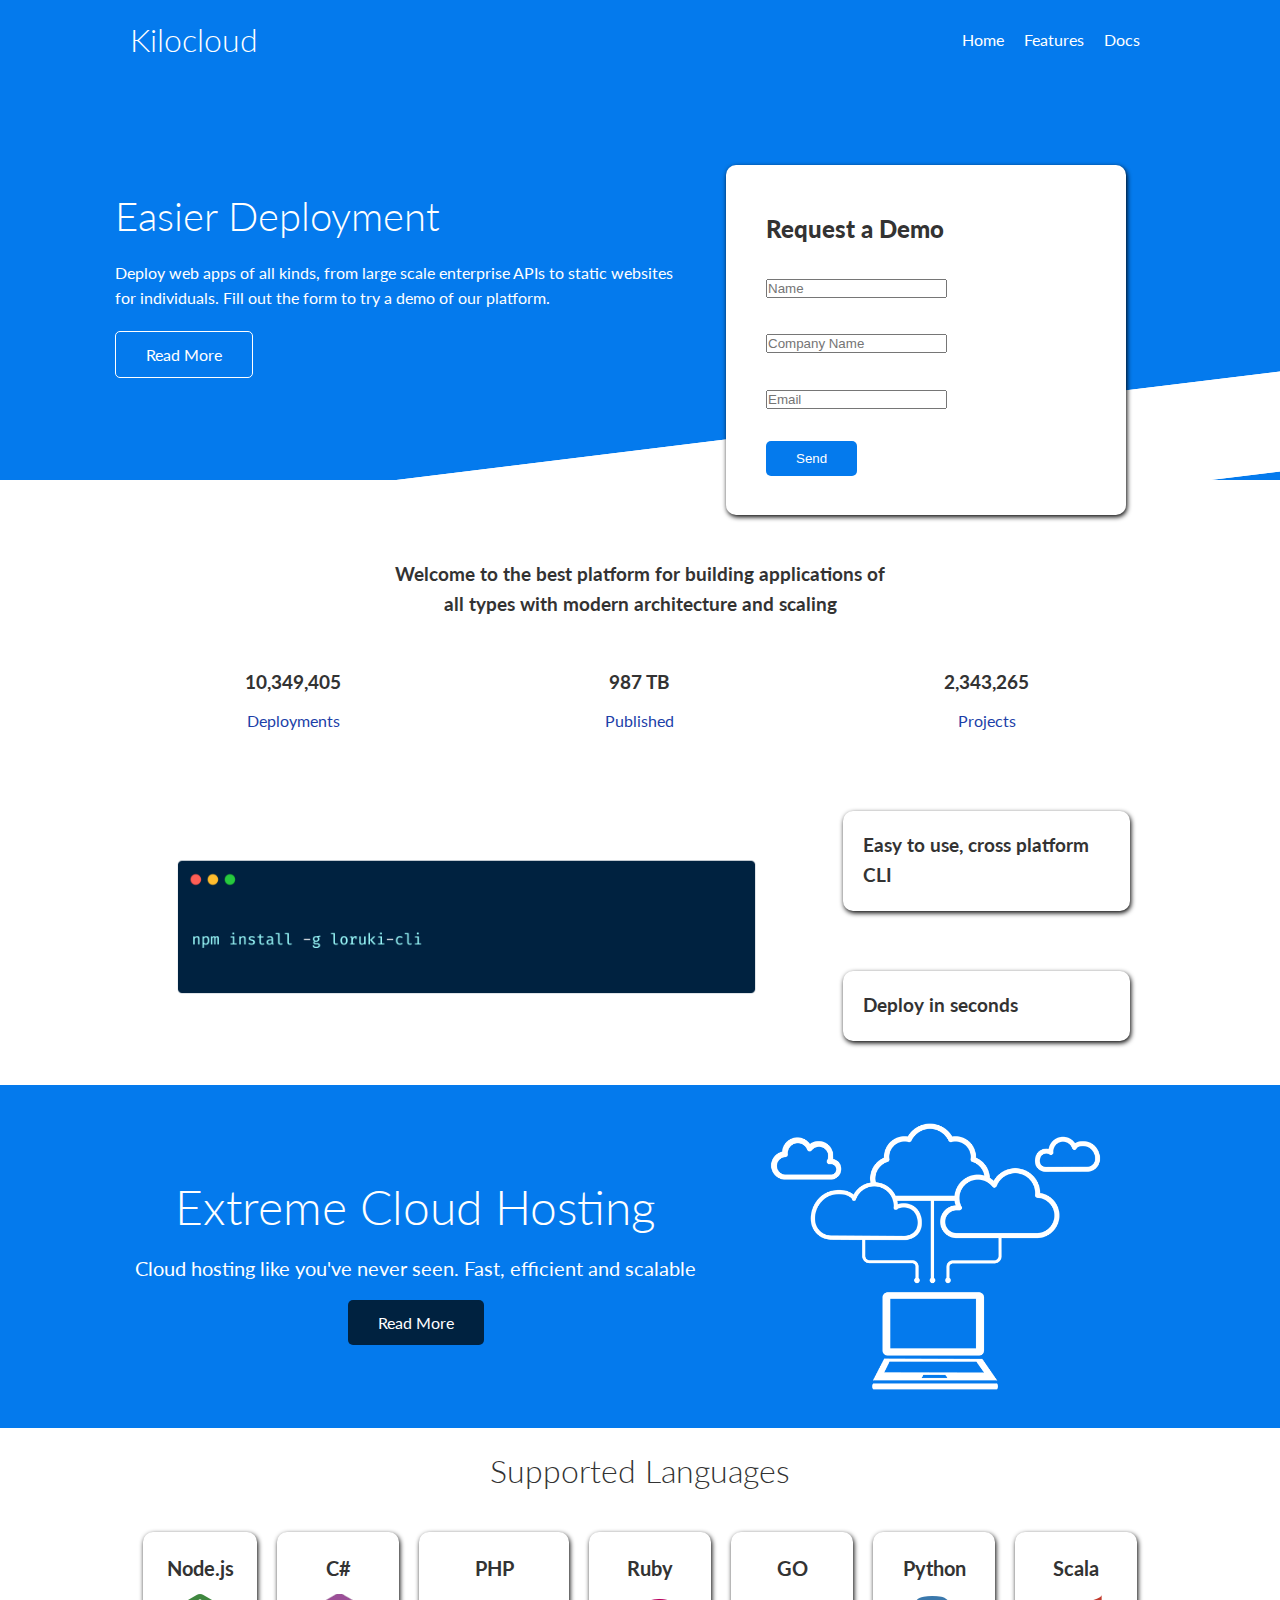
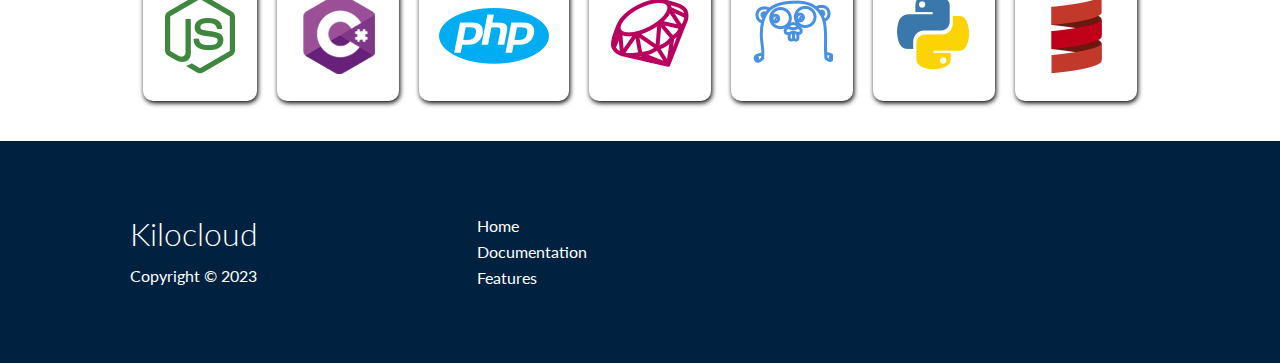
==== index.html @ d4647740 "Site Upload" ====
<!DOCTYPE html>
<html lang="en">

<head>
    <meta charset="UTF-8">
    <meta http-equiv="X-UA-Compatible" content="IE=edge">
    <meta name="viewport" content="width=device-width, initial-scale=1.0">
    <link rel="stylesheet" href="https://cdnjs.cloudflare.com/ajax/libs/font-awesome/5.15.1/css/all.min.css"
        integrity="sha512-+4zCK9k+qNFUR5X+cKL9EIR+ZOhtIloNl9GIKS57V1MyNsYpYcUrUeQc9vNfzsWfV28IaLL3i96P9sdNyeRssA=="
        crossorigin="anonymous" />
    <link rel="stylesheet" href="css/utils.css">
    <link rel='stylesheet' href="css/style.css" />
    <title>Loruji| Cloud Hosting for Everyone</title>
</head>

<body>
    <!-- NavBAr -->
    <div class="navbar">
        <div class="container flex">
            <h1 class="logo">Kilocloud</h1>
            <nav>
                <ul>
                    <li><a href="index.html">Home</a></li>
                    <li><a href="features.html">Features</a></li>
                    <li><a href="docs.html">Docs</a></li>
                </ul>
            </nav>
        </div>
    </div>

    <!-- Showcase -->
    <section class="showcase">
        <div class="container grid">
            <div class="showcase-text">
                <h1>Easier Deployment</h1>
                <p>
                    Deploy web apps of all kinds, from large scale enterprise APIs to static websites for
                    individuals. Fill out the form to try a demo of our platform.
                </p>
                <a href="features.html" class="btn btn-outline">Read More</a>
            </div>
            <div class="showcase-form card">
                <h2>Request a Demo</h2>
                <form>
                    <div class="form-control">
                        <input type="text" name="name" placeholder="Name" required>
                    </div>
                    <div class="form-control">
                        <input type="text" name="company" placeholder="Company Name" required>
                    </div>
                    <div class="form-control">
                        <input type="email" name="email" placeholder="Email" required>
                    </div>
                    <input type="submit" value="Send" class="btn btn-primary">
                </form>
            </div>
        </div>
    </section>

    <!-- Section -->
    <section class="stats">
        <div class="container">
            <h3 class="stats-heading text-center my-1">
                Welcome to the best platform for building applications of all types with modern architecture and scaling
            </h3>
            <div class="grid grid-3 text-center my-4">
                <div>
                    <i class="fas fa-server fa-3x"></i>
                    <h3>10,349,405</h3>
                    <p class="text-secondary">Deployments</p>
                </div>
                <div>
                    <i class="fas fa-upload fa-3x"></i>
                    <h3>987 TB</h3>
                    <p class="text-secondary">Published</p>
                </div>
                <div>
                    <i class="fas fa-project-diagram fa-3x"></i>
                    <h3>2,343,265</h3>
                    <p class="text-secondary">Projects</p>
                </div>
            </div>
        </div>
    </section>


    <!-- CLI -->
    <section class="cli">
        <div class="container grid">
            <img src="images/cli.png" alt="">
            <div class="card">
                <h3>Easy to use, cross platform CLI</h3>
            </div>
            <div class="card">
                <h3>Deploy in seconds</h3>
            </div>
        </div>
    </section>

    <!-- Cloud -->
    <section class="cloud bg-primary my-2 py-2">
        <div class="container grid">
            <div class="text-center">
                <h2 class="lg">Extreme Cloud Hosting</h2>
                <p class="lead my-1">Cloud hosting like you've never seen. Fast, efficient and scalable</p>
                <a href="features.html" class="btn btn-dark">Read More</a>
            </div>
            <img src="images/cloud.png" alt="">
        </div>
    </section>

    <!-- Languages -->
    <section class="languages">
        <h2 class="md text-center my-2">
            Supported Languages
        </h2>
        <div class="container flex">
            <div class="card">
                <h4>Node.js</h4>
                <img src="images/logos/node.png" alt="">
            </div>
            <div class="card">
                <h4>C#</h4>
                <img src="images/logos/csharp.png" alt="">
            </div>
            <div class="card">
                <h4>PHP</h4>
                <img src="images/logos/php.png" alt="">
            </div>
            <div class="card">
                <h4>Ruby</h4>
                <img src="images/logos/ruby.png" alt="">
            </div>
            <div class="card">
                <h4>GO</h4>
                <img src="images/logos/go.png" alt="">
            </div>
            <div class="card">
                <h4>Python</h4>
                <img src="images/logos/python.png" alt="">
            </div>
            <div class="card">
                <h4>Scala</h4>
                <img src="images/logos/scala.png" alt="">
            </div>
        </div>
    </section>

    <!-- Footer -->
    <footer class="footer bg-dark py-5">
        <div class="container grid grid-3">
            <div>
                <h1>Kilocloud</h1>
                <p>Copyright &copy; 2023</p>
            </div>
            <nav>
                <ul>
                    <li><a href="index.html">Home</a></li>
                    <li><a href="docs.html">Documentation</a></li>
                    <li><a href="features.html">Features</a></li>
                </ul>
            </nav>
            <div class="social">
                <a href="github.html"><i class="fab fa-github fa-2x"></i></a>
                <a href="facebook.html"><i class="fab fa-facebook fa-2x"></i></a>
                <a href="instagram.html"><i class="fab fa-instagram fa-2x"></i></a>
                <a href="instagram.html"><i class="fab fa-twitter fa-2x"></i></a>
            </div>
        </div>
    </footer>
</body>

</html>
---- css/utils.css ----
/* UTILITIES */
.container {
    max-width: 1100px;
    margin: 0 auto;
    overflow: auto;
    padding: 0 40px;
}

.lead {
    font-size: 20px;
}

.sm {
    font-size: 1rem;
}

.md {
    font-size: 2rem;
}

.lg {
    font-size: 3rem;
}

.xl {
    font-size: 4rem;
}

.flex {
    display: flex;
    flex-direction: row;
    justify-content: center;
    align-items: center;
    height: 100%;
    /* align-items:center;
    align items to centre vertically */

    /* justify-content: center;
    align to center  horizonatally */
}

.card {
    background-color: #fff;
    color: #333;
    border-radius: 10px;
    box-shadow: 1px 2px 5px rgba(0, 0, 0, 1.5);
    /* 
    box shadow props
    first - horizontal offset
    second - vertical offset
    third - blur
    last - colour 
    */
    padding: 20px;
    margin: 20px;
}

.btn {
    display: inline-block;
    padding: 10px 30px;
    border-radius: 5px;
    cursor: pointer;
    background: var(--primary-color);
    color: #fff;
    border: none;
}

.btn-outline {
    background-color: transparent;
    border: 1px #fff solid;
}

.btn:hover {
    transform: scale(0.98);
}

/* Backgrounds & Coloured buttons */
.bg-primary,
.btn-primary {
    background-color: var(--primary-color);
    color: #fff;
}

.bg-secondary,
.btn-secondary {
    background-color: var(--secondary-color);
    color: #fff;
}

.bg-dark,
.btn-dark {
    background-color: var(--dark-color);
    color: #fff;
}

.bg-light,
.btn-light {
    background-color: var(--light-color);
    color: #333;
}


.bg-primary a,
.btn-primary a,
.bg-secondary a,
.btn-secondary a,
.bg-dark a,
.btn-dark a {
    color: #fff;
}


/* Text- Sizes */

.text-primary {
    color: var(--primary-color);
}

.text-secondary {
    color: var(--secondary-color);
}

.text-dark {
    color: var(--dark-color);
}

.text-light {
    color: var(--light-color);
}


.grid {
    display: grid;
    grid-template-columns: repeat(2, 1fr);
    gap: 20px;
    height: 100%;
    justify-content: center;
    align-items: center;
}

.grid-3 {
    grid-template-columns: repeat(3, 1fr);
}



.text-center {
    text-align: center;
}

/* Alert */
.alert i {
    padding: 2px
}

.alert {
    background-color: var(--light-color);
    padding: 10px 20px;
    font-weight: bold;
    margin: 15px 0;
}

.alert-success {
    background-color: var(--success-color);
    color: #fff;
}

.alert-error {
    background-color: var(--error-color);
    color: #fff;
}

/* Margin */
.my-1 {
    margin: 1rem 0;
}

.my-2 {
    margin: 1.5rem 0;
}

.my-3 {
    margin: 2rem 0;
}

.my-4 {
    margin: 3rem 0;
}

.my-5 {
    margin: 4rem 0;
}


.m-1 {
    margin: 1rem;
}

.m-2 {
    margin: 1.5rem;
}

.m-3 {
    margin: 2rem;
}

.m-4 {
    margin: 3rem;
}

.m-5 {
    margin: 4rem;
}

/* Padding */
.py-1 {
    padding: 1rem 0;
}

.py-2 {
    padding: 1.5rem 0;
}

.py-3 {
    padding: 2rem 0;
}

.py-4 {
    padding: 3rem 0;
}

.py-5 {
    padding: 4rem 0;
}


.p-1 {
    padding: 1rem;
}

.p-2 {
    padding: 1.5rem;
}

.p-3 {
    padding: 2rem;
}

.p-4 {
    padding: 3rem;
}

.p-5 {
    padding: 4rem;
}
---- css/style.css ----
@import url('https://fonts.googleapis.com/css2?family=Lato:wght@300&family=Work+Sans:wght@400;700;900&display=swap');

:root {
    --primary-color: #047aed;
    --secondary-color: #1c3fa8;
    --dark-color: #002240;
    --light-color: #f4f4f4;
    --success-color: #5cb85c;
    --error-color: #d9534f;
}

* {
    box-sizing: border-box;
    padding: 0;
    margin: 0;
}

body {
    font-family: "Lato", sans-serif;
    color: #333;
    line-height: 1.6;
}

ul {
    list-style: none;
}

a {
    text-decoration: none;
    color: #333;
}

h1,
h2 {
    font-weight: 300;
    line-height: 1.2;
    /* top and bottommargin 10px, left and right 0 */
    margin: 10px 0;
}

p {
    margin: 10px 0;
}

img {
    width: 100%;
}


pre,
code {
    background: #333;
    color: #fff;
}

/* NAVBAR Styling */
.navbar {
    background-color: var(--primary-color);
    color: #fff;
    height: 80px;

}

.navbar ul {
    display: flex;
}

.navbar a {
    color: white;
    padding: 5px;
    margin: 0 5px;
}

.navbar a:hover {
    /* border: 2px white solid; */
    border-bottom: 2px white solid;

}

.navbar .flex {
    justify-content: space-between;
}


/* SHOWCASE */
.showcase {
    height: 400px;
    background-color: var(--primary-color);
    color: #fff;
    position: relative;
}

.showcase p {
    margin: 20px 0;
}

.showcase h2 {
    font-weight: 900
}

.showcase .grid {
    grid-template-columns: 55% 45%;
    gap: 30px;
    overflow-x: hidden;
    overflow: visible;
}

.showcase h1 {
    font-size: 40px;
}

.showcase-text {
    animation: slideInFromLeft 1s ease-in;
}

.showcase-form {
    position: relative;
    top: 60px;
    height: 350px;
    width: 400px;
    padding: 40px;
    z-index: 100;
    animation: slideInFromRight 1s ease-in;
    /* justify-self: flex-end; */
}

.showcase-form .form-control {
    margin: 30px 0;
}

.showcase-form input:focus {
    outline: none;
}

.showcase-form input[type="text"] .showcase-form input[type="email"] {
    border: 0;
    border-bottom: 1px #b4becb;
    width: 100%;
    padding: 3px;
    font-size: 16px;
}

.showcase::before,
.showcase::after {
    content: "";
    position: absolute;
    height: 100px;
    bottom: -70px;
    right: 0;
    left: 0;
    background-color: #fff;
    -webkit-transform: skewY(-7deg);
    -moz-transform: skewY(-7deg);
    -ms-transform: skewY(-7deg);
}

/* STATS */
.stats {
    padding-top: 80px;
    position: relative;
    z-index: 50;
    animation: slideInFromBottom 1s ease-in;
}

.stats-heading {
    max-width: 500px;
    margin: auto;

}

.stats grid h3 {
    font-size: 35px;
}

.stats grid p {
    font-size: 20px;
    font-weight: bold;
}

.cli .grid {
    grid-template-columns: repeat(3, 1fr);
    grid-template-rows: repeat(2, 1frs);
    /* grid-template-rows: ; */
}

/* Apply to the first child of the section that ".cli .grid" applies to */
.cli .grid>*:first-child {
    /* Item spans accros the grid from column 1 to column 2 */
    grid-column: 1/ span 2;
    /* Item spans accros the grid from row 1 to row 2 */
    grid-row: 1/ span 2;
}

/* Cloud */
.cloud .grid {
    grid-template-columns: 4fr 3fr;
}


/* Languages */

.languages .flex {
    flex-wrap: wrap;
}

.languages .card {
    text-align: center;
    margin: 18px 10px 40px;
    /* This specify how the item changes into a specified transform property */
    transition: transform 0.2s ease-in
}

.languages .card h4 {
    font-size: 20px;
    margin-bottom: 10px;
}

.languages .card:hover {
    /* Moves the item along the Y axis */
    transform: translateY(-15px)
}

/* Features */
.features-head img,
.docs-head img {
    width: 200px;

    /* justify-self justifies a flex or grid item specifically */
    justify-self: flex-end;
}

.features-sub-head img {
    width: 300px;
    justify-self: flex-end;
}

/* ">" targets the initial item, in this case th icon */
.features-main .card>i {
    margin-right: 20px;
}

.features-main .grid {
    padding: 30px;
}

.features-main .grid>*:first-child {
    grid-column: 1/ span 3;
}


.features-main .grid>*:nth-child(2) {
    grid-column: 1/ span 2;
}


/* DOCS */
.docs-main h3 {
    margin: 20px 0;
}

.docs-main .grid {
    grid-template-columns: 1fr 2fr;
    align-items: flex-start;
}

.docs-main nav li {
    font-size: 17px;
    padding-bottom: 5px;
    margin-bottom: 5px;
    border-bottom: 1px #ccc solid;
}

.docs-main a:hover {
    font-weight: bold;
}

/* Footer */
.footer .social a {
    margin: 0 10px;
}


/* Animations */
@keyframes slideInFromLeft {
    0% {
        transform: translateX(-100%);
    }

    100% {
        transform: translateX(0);
    }
}

@keyframes slideInFromRight {
    0% {
        transform: translateX(100%);
    }

    100% {
        transform: translateX(0);
    }
}

@keyframes slideInFromTop {
    0% {
        transform: translateY(-100%);
    }

    100% {
        transform: translateY(0);
    }
}

@keyframes slideInFromBottom {
    0% {
        transform: translateY(100%);
    }

    100% {
        transform: translateY(0);
    }
}

/* Tablets and Under */
@media(max-width: 768px) {

    .features-main .grid,
    .docs-main .grid,
    .grid,
    .showcase .grid,
    .stats .grid,
    .cli .grid,
    .cloud .grid {
        grid-template-columns: 1fr;
        grid-template-rows: 1fr;
    }

    .showcase {
        height: auto;
    }

    .showcase-text {
        text-align: center;
        margin-top: 40px;
        animation: slideInFromTop 1s ease-in;
    }

    .showcase-form {
        justify-self: center;
        animation: slideInFromBottom 1s ease-in;
    }

    /* Apply to the first child of the section that ".cli .grid" applies to */
    .cli .grid>*:first-child {
        /* Item spans accros the grid from column 1 to column 2 */
        grid-column: 1;
        /* Item spans accros the grid from row 1 to row 2 */
        grid-row: 1;
    }

    .features-head,
    .features-sub-head,
    .docs-head {
        text-align: center;
    }

    .features-head img,
    .features-sub-head img,
    .docs-head img {
        justify-self: center;
    }

    .features-main .grid>*:first-child,
    .features-main .grid>*:nth-child(2) {
        grid-column: 1;
    }

}

/* Mobile */
@media(max-width: 500px) {
    .navbar {
        height: 130px;
    }

    .navbar .flex {
        flex-direction: column;
        /* overflow-y: visible */
    }

    .navbar ul {
        padding: 5px;
        background-color: rgba(0, 0, 0, 0.1);
        border-radius: 10px;
    }

    .showcase h2 {
        font-size: 20px;
        font-weight: bold;
    }
}
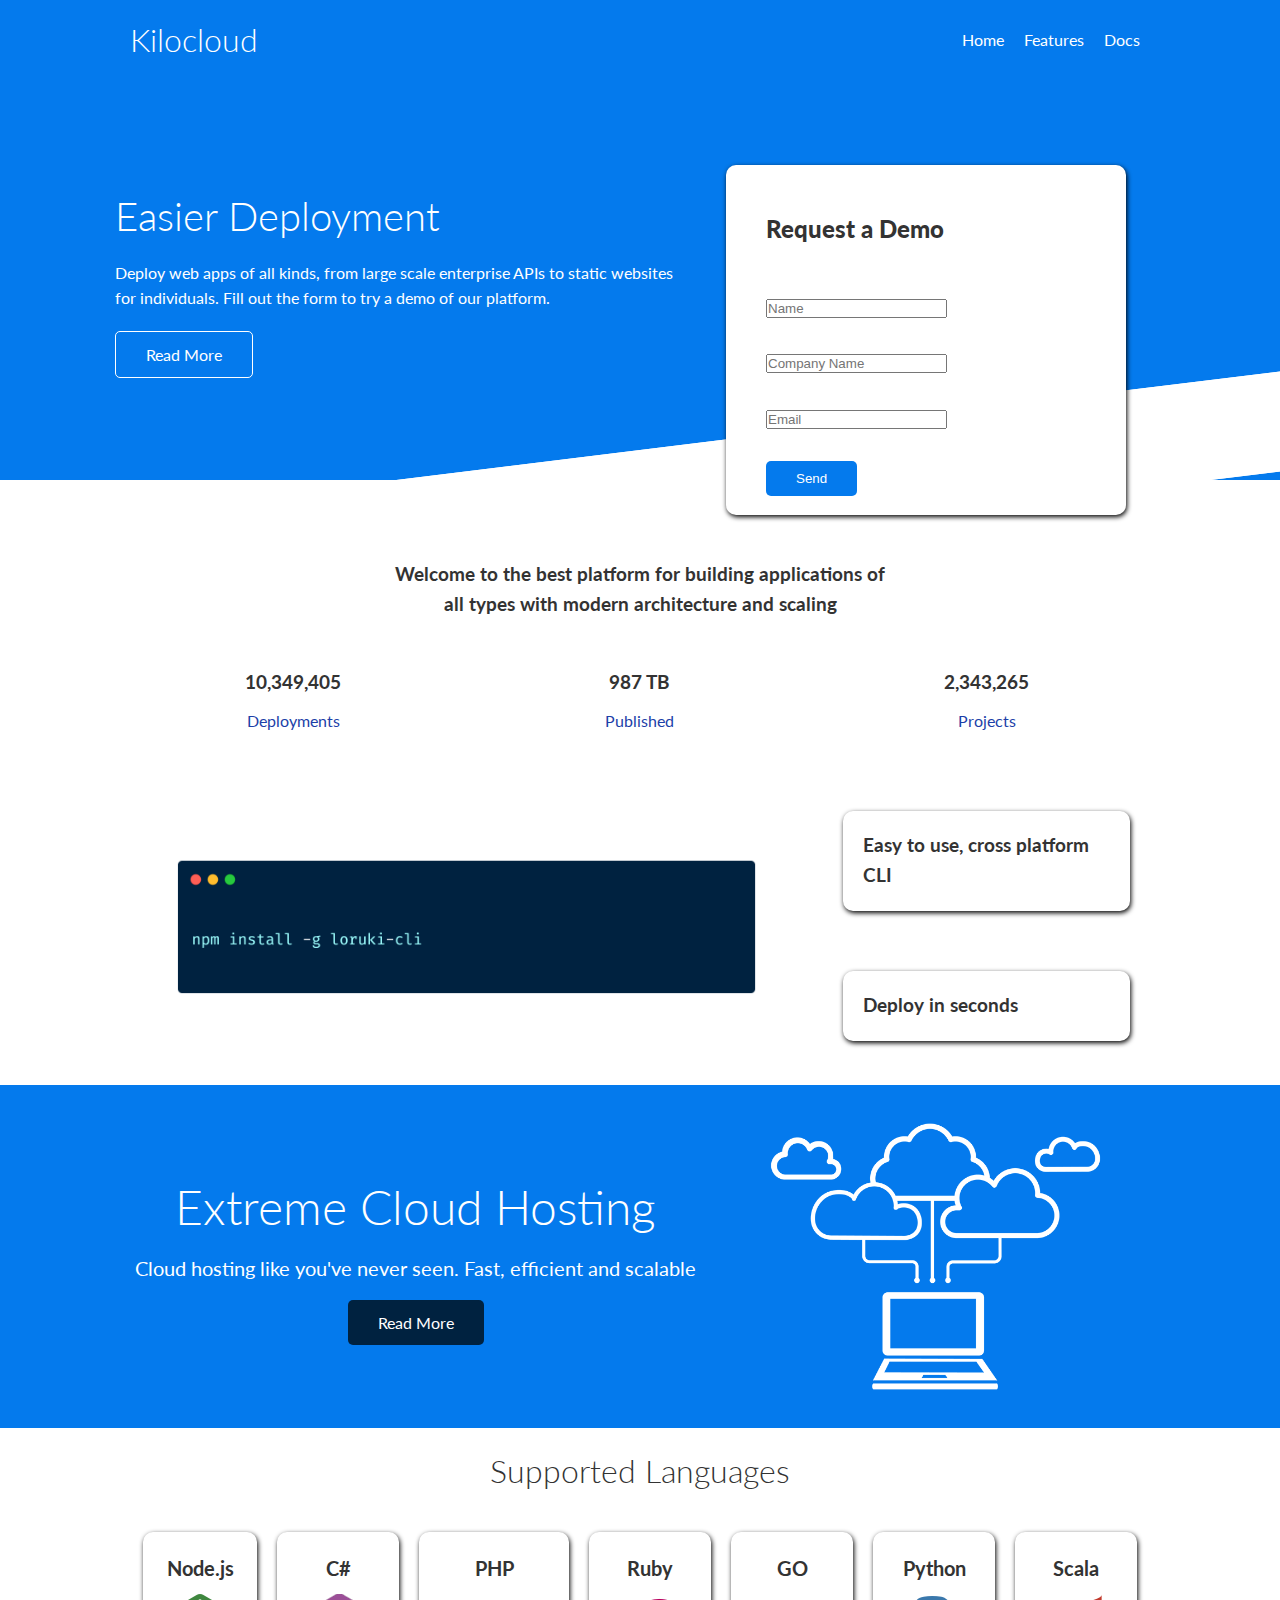
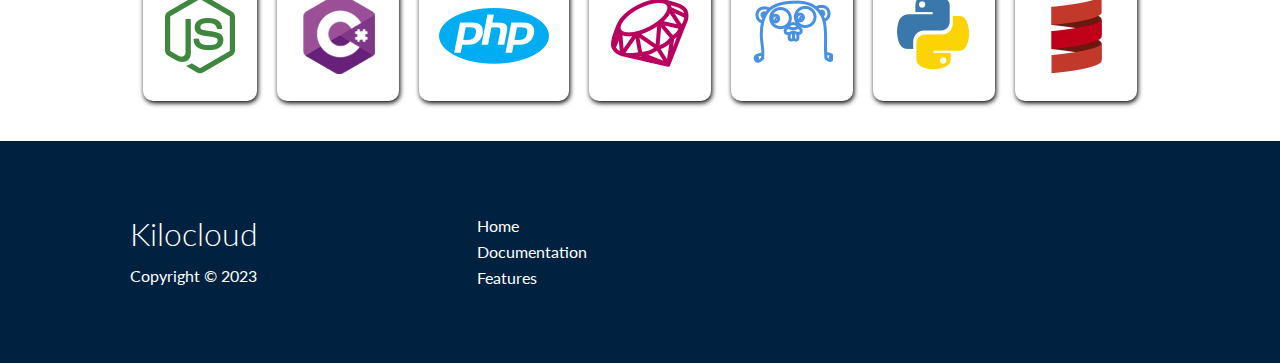
==== commit dc071b2d: "updates" ====
--- a/index.html
+++ b/index.html
@@ -10,7 +10,7 @@
         crossorigin="anonymous" />
     <link rel="stylesheet" href="css/utils.css">
     <link rel='stylesheet' href="css/style.css" />
-    <title>Loruji| Cloud Hosting for Everyone</title>
+    <title>KiloCloud| Cloud Hosting for Everyone</title>
 </head>
 
 <body>
@@ -41,7 +41,13 @@
             </div>
             <div class="showcase-form card">
                 <h2>Request a Demo</h2>
-                <form>
+                <form name="contact" method="POST" netlify-honeypot="bot-field" data-netlify="true">
+                    <input type="hidden" name="form-name" value="contact">
+                    <p class="hidden">
+                        <label>
+                            Don’t fill this out if you’re human: <input name="bot-field" />
+                        </label>
+                    </p>
                     <div class="form-control">
                         <input type="text" name="name" placeholder="Name" required>
                     </div>
--- a/css/style.css
+++ b/css/style.css
@@ -51,6 +51,11 @@
 code {
     background: #333;
     color: #fff;
+}
+
+.hidden {
+    visibility: hidden;
+    height: 0;
 }
 
 /* NAVBAR Styling */
